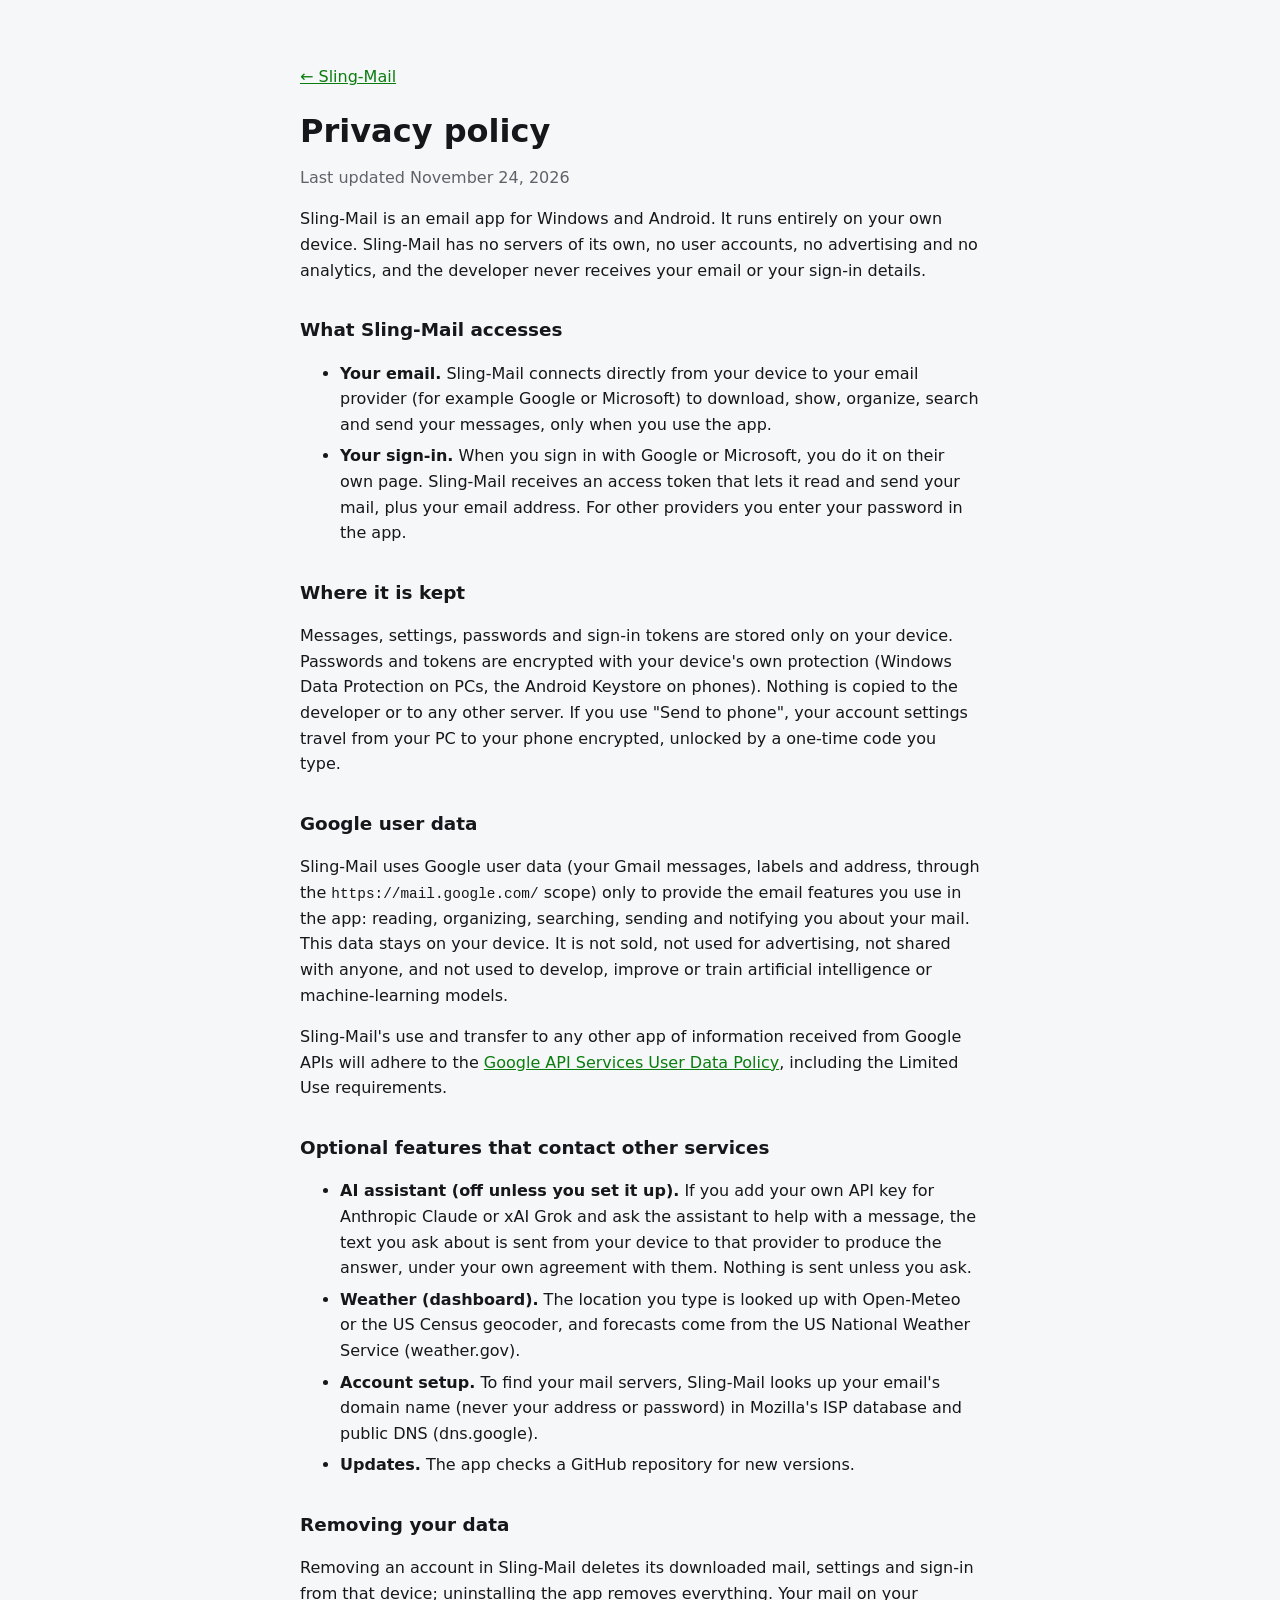
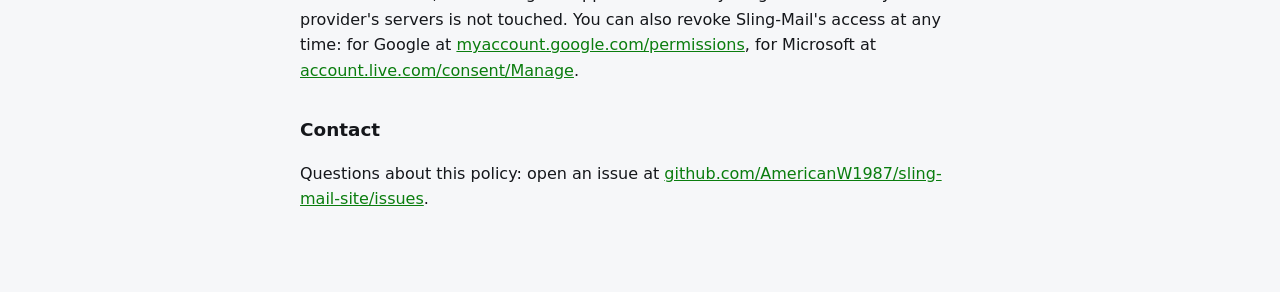
==== privacy.html @ abca49c1 "Sling-Mail home page and privacy policy" ====
<!doctype html>
<html lang="en">
<head>
<meta charset="utf-8">
<meta name="viewport" content="width=device-width, initial-scale=1">
<title>Sling-Mail privacy policy</title>
<link rel="stylesheet" href="style.css">
</head>
<body>
<main>
  <p><a href="index.html">← Sling-Mail</a></p>
  <h1>Privacy policy</h1>
  <p class="muted">Last updated November 24, 2026</p>

  <p>Sling-Mail is an email app for Windows and Android. It runs entirely on your own device. Sling-Mail has no servers
  of its own, no user accounts, no advertising and no analytics, and the developer never receives your email or your
  sign-in details.</p>

  <h2>What Sling-Mail accesses</h2>
  <ul>
    <li><b>Your email.</b> Sling-Mail connects directly from your device to your email provider (for example Google or
    Microsoft) to download, show, organize, search and send your messages, only when you use the app.</li>
    <li><b>Your sign-in.</b> When you sign in with Google or Microsoft, you do it on their own page. Sling-Mail receives an
    access token that lets it read and send your mail, plus your email address. For other providers you enter your
    password in the app.</li>
  </ul>

  <h2>Where it is kept</h2>
  <p>Messages, settings, passwords and sign-in tokens are stored only on your device. Passwords and tokens are encrypted
  with your device's own protection (Windows Data Protection on PCs, the Android Keystore on phones). Nothing is copied
  to the developer or to any other server. If you use "Send to phone", your account settings travel from your PC to your
  phone encrypted, unlocked by a one-time code you type.</p>

  <h2>Google user data</h2>
  <p>Sling-Mail uses Google user data (your Gmail messages, labels and address, through the <code>https://mail.google.com/</code>
  scope) only to provide the email features you use in the app: reading, organizing, searching, sending and notifying you
  about your mail. This data stays on your device. It is not sold, not used for advertising, not shared with anyone,
  and not used to develop, improve or train artificial intelligence or machine-learning models.</p>
  <p>Sling-Mail's use and transfer to any other app of information received from Google APIs will adhere to the
  <a href="https://developers.google.com/terms/api-services-user-data-policy">Google API Services User Data Policy</a>,
  including the Limited Use requirements.</p>

  <h2>Optional features that contact other services</h2>
  <ul>
    <li><b>AI assistant (off unless you set it up).</b> If you add your own API key for Anthropic Claude or xAI Grok and
    ask the assistant to help with a message, the text you ask about is sent from your device to that provider to produce
    the answer, under your own agreement with them. Nothing is sent unless you ask.</li>
    <li><b>Weather (dashboard).</b> The location you type is looked up with Open-Meteo or the US Census geocoder, and
    forecasts come from the US National Weather Service (weather.gov).</li>
    <li><b>Account setup.</b> To find your mail servers, Sling-Mail looks up your email's domain name (never your address
    or password) in Mozilla's ISP database and public DNS (dns.google).</li>
    <li><b>Updates.</b> The app checks a GitHub repository for new versions.</li>
  </ul>

  <h2>Removing your data</h2>
  <p>Removing an account in Sling-Mail deletes its downloaded mail, settings and sign-in from that device; uninstalling
  the app removes everything. Your mail on your provider's servers is not touched. You can also revoke Sling-Mail's
  access at any time: for Google at <a href="https://myaccount.google.com/permissions">myaccount.google.com/permissions</a>,
  for Microsoft at <a href="https://account.live.com/consent/Manage">account.live.com/consent/Manage</a>.</p>

  <h2>Contact</h2>
  <p>Questions about this policy: open an issue at
  <a href="https://github.com/AmericanW1987/sling-mail-site/issues">github.com/AmericanW1987/sling-mail-site/issues</a>.</p>
</main>
</body>
</html>
---- style.css ----
:root { --bg: #111418; --text: #e8eaed; --muted: #9aa0a6; --green: #00E205; --link: #5CFF66; }
@media (prefers-color-scheme: light) { :root { --bg: #f6f7f9; --text: #15171b; --muted: #5f6368; --green: #00a804; --link: #0a7d0e; } }
* { box-sizing: border-box; }
body { margin: 0; background: var(--bg); color: var(--text); font: 16px/1.6 "Segoe UI", system-ui, -apple-system, sans-serif; }
main { max-width: 720px; margin: 0 auto; padding: 48px 20px 64px; }
h1 { font-size: 2rem; margin: 0 0 8px; display: flex; align-items: center; gap: 12px; }
h2 { font-size: 1.15rem; margin-top: 2rem; }
.mark { width: 14px; height: 28px; background: var(--green); transform: skewX(-18deg); border-radius: 2px; }
.lead { font-size: 1.15rem; }
.muted { color: var(--muted); margin-top: 0; }
a { color: var(--link); }
code { font-size: .9em; }
li { margin: 6px 0; }
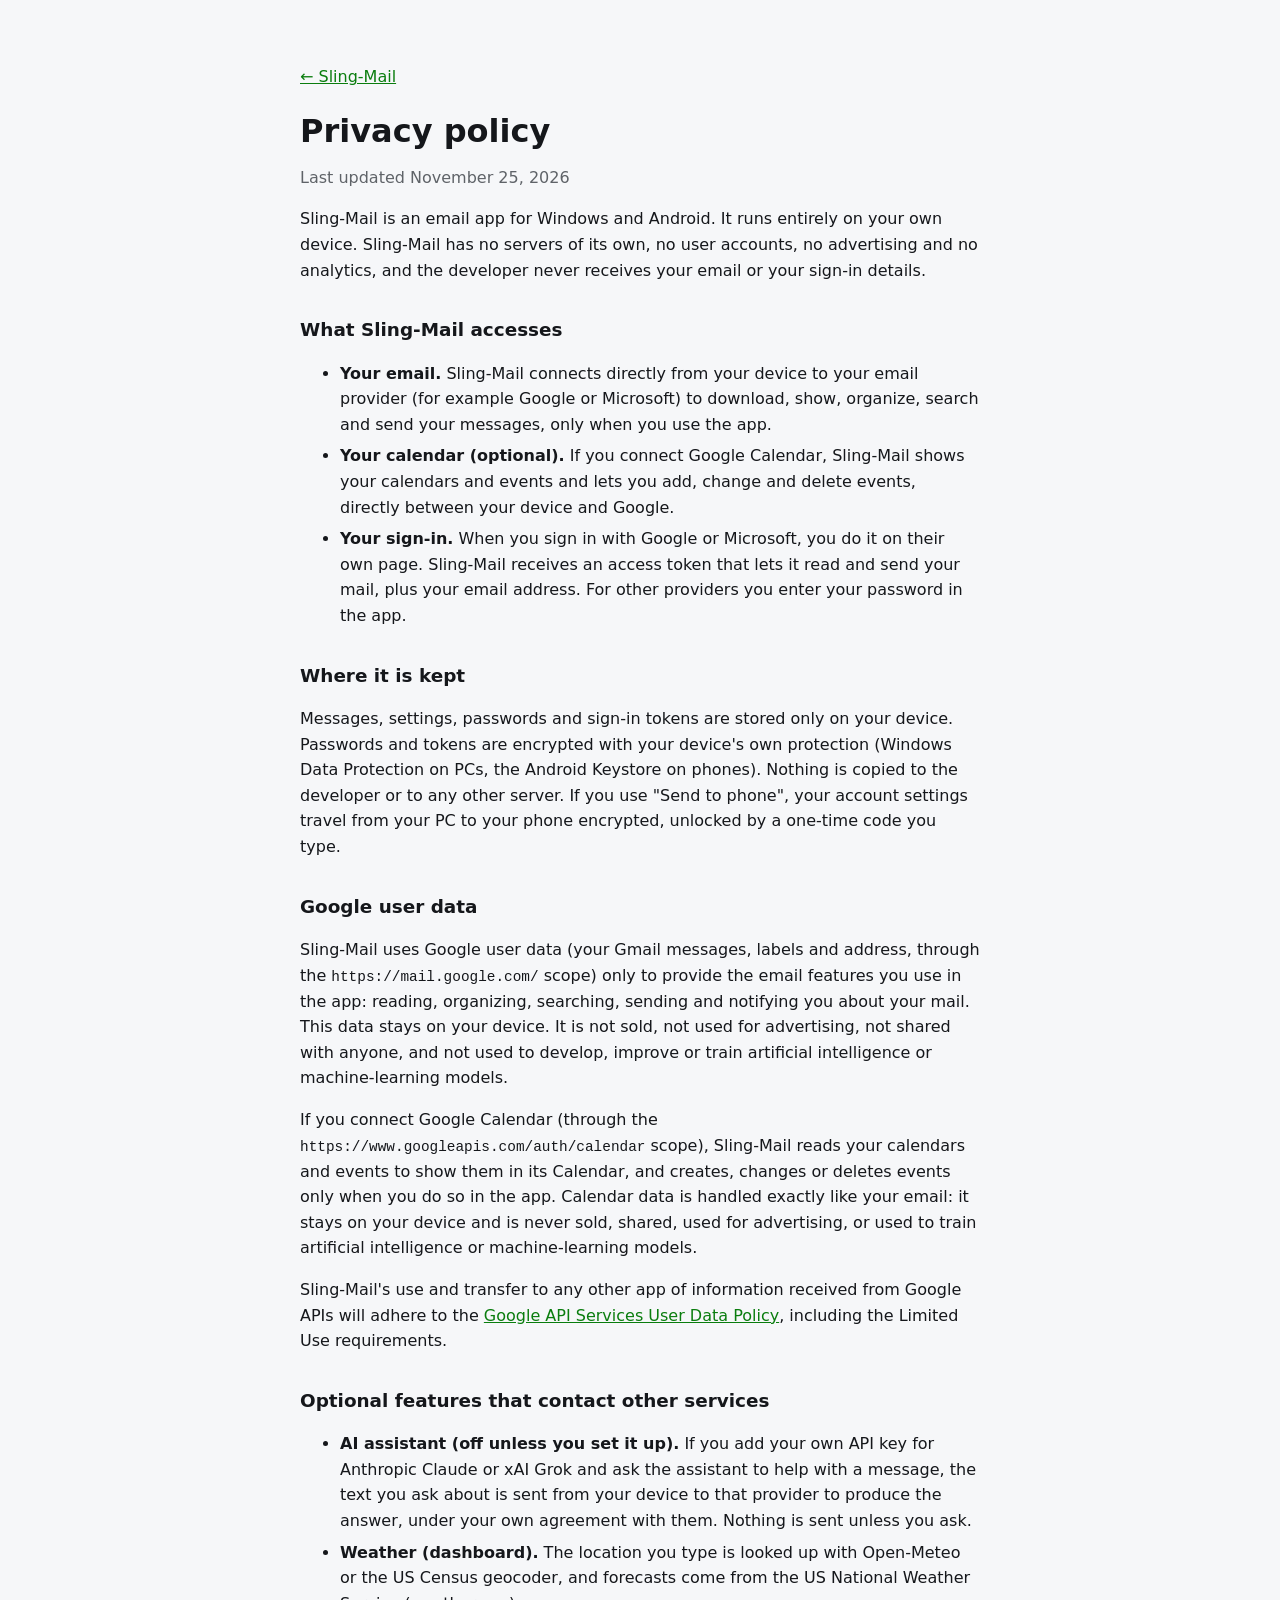
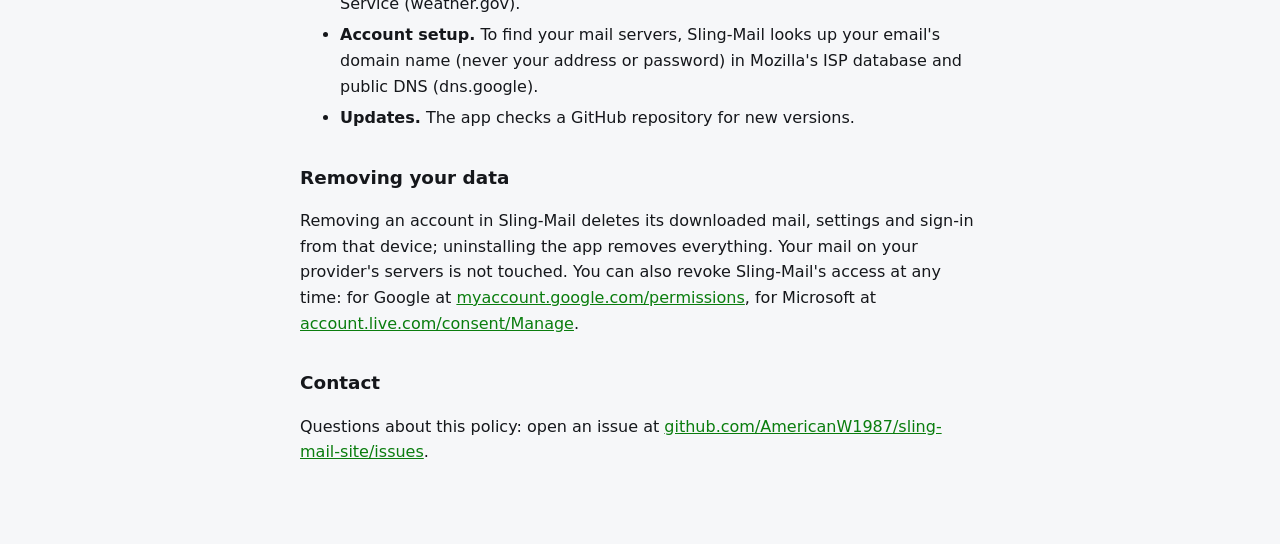
==== commit f160dcf8: "Privacy policy: Google Calendar" ====
--- a/privacy.html
+++ b/privacy.html
@@ -10,7 +10,7 @@
 <main>
   <p><a href="index.html">← Sling-Mail</a></p>
   <h1>Privacy policy</h1>
-  <p class="muted">Last updated November 24, 2026</p>
+  <p class="muted">Last updated November 25, 2026</p>
 
   <p>Sling-Mail is an email app for Windows and Android. It runs entirely on your own device. Sling-Mail has no servers
   of its own, no user accounts, no advertising and no analytics, and the developer never receives your email or your
@@ -20,6 +20,7 @@
   <ul>
     <li><b>Your email.</b> Sling-Mail connects directly from your device to your email provider (for example Google or
     Microsoft) to download, show, organize, search and send your messages, only when you use the app.</li>
+    <li><b>Your calendar (optional).</b> If you connect Google Calendar, Sling-Mail shows your calendars and events and lets you add, change and delete events, directly between your device and Google.</li>
     <li><b>Your sign-in.</b> When you sign in with Google or Microsoft, you do it on their own page. Sling-Mail receives an
     access token that lets it read and send your mail, plus your email address. For other providers you enter your
     password in the app.</li>
@@ -36,6 +37,10 @@
   scope) only to provide the email features you use in the app: reading, organizing, searching, sending and notifying you
   about your mail. This data stays on your device. It is not sold, not used for advertising, not shared with anyone,
   and not used to develop, improve or train artificial intelligence or machine-learning models.</p>
+  <p>If you connect Google Calendar (through the <code>https://www.googleapis.com/auth/calendar</code> scope), Sling-Mail
+  reads your calendars and events to show them in its Calendar, and creates, changes or deletes events only when you do
+  so in the app. Calendar data is handled exactly like your email: it stays on your device and is never sold, shared,
+  used for advertising, or used to train artificial intelligence or machine-learning models.</p>
   <p>Sling-Mail's use and transfer to any other app of information received from Google APIs will adhere to the
   <a href="https://developers.google.com/terms/api-services-user-data-policy">Google API Services User Data Policy</a>,
   including the Limited Use requirements.</p>
